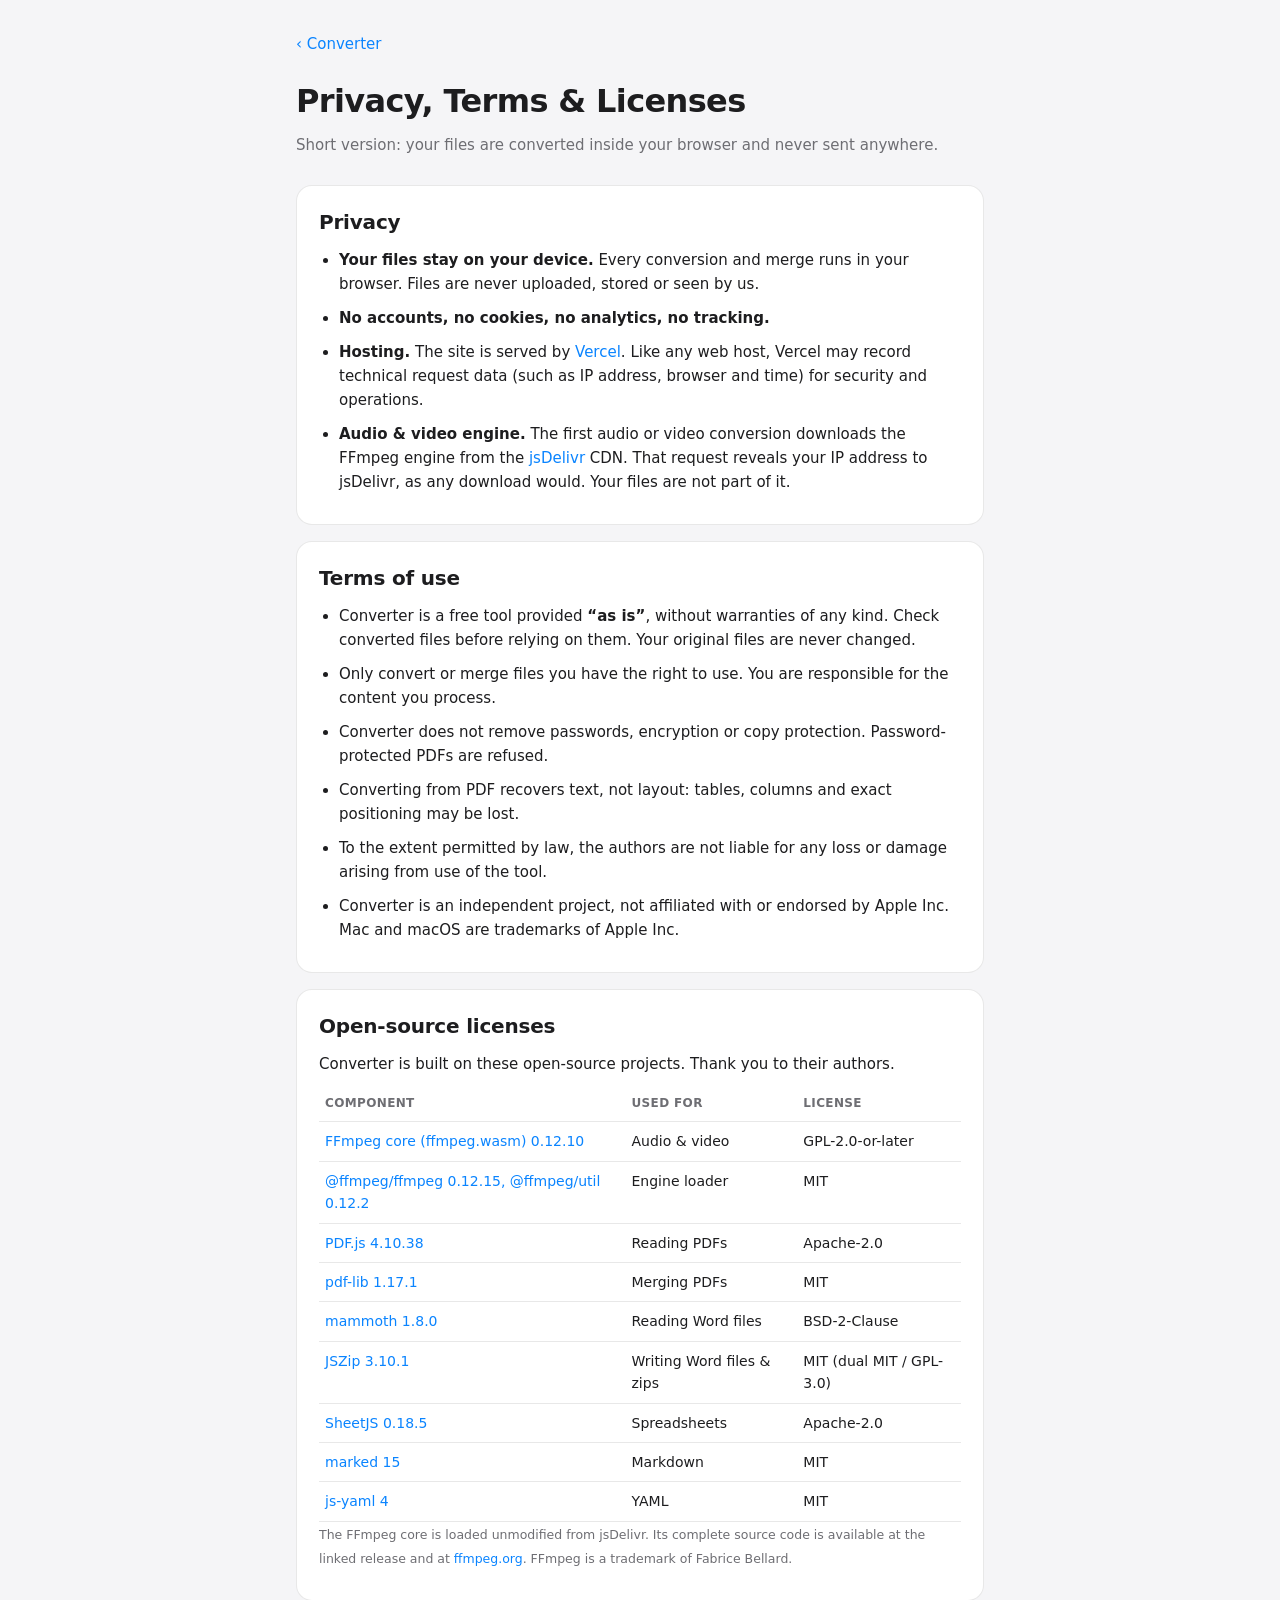
==== web/legal.html @ 1f5898e8 "Neutral background, phone-first layout, legal page - Replace the purple wallpaper with a neutral bac" ====
<!doctype html>
<html lang="en">
<head>
  <meta charset="utf-8">
  <meta name="viewport" content="width=device-width, initial-scale=1, viewport-fit=cover">
  <title>Privacy, Terms &amp; Licenses · Converter</title>
  <meta name="color-scheme" content="light dark">
  <link rel="icon" href="icon-180.png">
  <style>
    :root {
      --bg: #f5f5f7; --card: #ffffff; --text: #1d1d1f; --text-2: #6e6e73;
      --line: rgba(0, 0, 0, 0.09); --accent: #0a84ff;
    }
    @media (prefers-color-scheme: dark) {
      :root:not([data-theme="light"]) {
        --bg: #000000; --card: #1c1c1e; --text: #f5f5f7; --text-2: #a1a1a6; --line: rgba(255, 255, 255, 0.1);
      }
    }
    * { box-sizing: border-box; }
    body {
      margin: 0; background: var(--bg); color: var(--text);
      font: 15px/1.6 -apple-system, BlinkMacSystemFont, "SF Pro Text", "Helvetica Neue", "Segoe UI", system-ui, sans-serif;
      -webkit-font-smoothing: antialiased;
    }
    main { max-width: 720px; margin: 0 auto; padding: calc(env(safe-area-inset-top) + 32px) 16px 48px; }
    a { color: var(--accent); text-decoration: none; }
    a:hover { text-decoration: underline; }
    .back { display: inline-block; margin-bottom: 20px; font-size: 15px; }
    h1 { font-size: 32px; letter-spacing: -0.02em; margin: 0 0 6px; }
    .lead { color: var(--text-2); margin: 0 0 28px; }
    section { background: var(--card); border: 0.5px solid var(--line); border-radius: 16px; padding: 20px 22px; margin-bottom: 16px; }
    h2 { font-size: 20px; margin: 0 0 10px; letter-spacing: -0.01em; }
    p, li { margin: 0 0 10px; }
    ul { padding-left: 20px; margin: 0 0 10px; }
    .table { overflow-x: auto; }
    table { width: 100%; border-collapse: collapse; font-size: 14px; }
    th, td { text-align: left; padding: 8px 6px; border-bottom: 0.5px solid var(--line); vertical-align: top; }
    th { color: var(--text-2); font-weight: 600; font-size: 12px; text-transform: uppercase; letter-spacing: 0.03em; }
    small { color: var(--text-2); }
  </style>
</head>
<body>
<main>
  <a class="back" href="./">‹ Converter</a>
  <h1>Privacy, Terms &amp; Licenses</h1>
  <p class="lead">Short version: your files are converted inside your browser and never sent anywhere.</p>

  <section id="privacy">
    <h2>Privacy</h2>
    <ul>
      <li><strong>Your files stay on your device.</strong> Every conversion and merge runs in your browser. Files are never uploaded, stored or seen by us.</li>
      <li><strong>No accounts, no cookies, no analytics, no tracking.</strong></li>
      <li><strong>Hosting.</strong> The site is served by <a href="https://vercel.com/legal/privacy-policy" rel="noopener">Vercel</a>. Like any web host, Vercel may record technical request data (such as IP address, browser and time) for security and operations.</li>
      <li><strong>Audio &amp; video engine.</strong> The first audio or video conversion downloads the FFmpeg engine from the <a href="https://www.jsdelivr.com/terms/privacy-policy-jsdelivr-net" rel="noopener">jsDelivr</a> CDN. That request reveals your IP address to jsDelivr, as any download would. Your files are not part of it.</li>
    </ul>
  </section>

  <section id="terms">
    <h2>Terms of use</h2>
    <ul>
      <li>Converter is a free tool provided <strong>“as is”</strong>, without warranties of any kind. Check converted files before relying on them. Your original files are never changed.</li>
      <li>Only convert or merge files you have the right to use. You are responsible for the content you process.</li>
      <li>Converter does not remove passwords, encryption or copy protection. Password-protected PDFs are refused.</li>
      <li>Converting from PDF recovers text, not layout: tables, columns and exact positioning may be lost.</li>
      <li>To the extent permitted by law, the authors are not liable for any loss or damage arising from use of the tool.</li>
      <li>Converter is an independent project, not affiliated with or endorsed by Apple Inc. Mac and macOS are trademarks of Apple Inc.</li>
    </ul>
  </section>

  <section id="licenses">
    <h2>Open-source licenses</h2>
    <p>Converter is built on these open-source projects. Thank you to their authors.</p>
    <div class="table">
      <table>
        <thead><tr><th>Component</th><th>Used for</th><th>License</th></tr></thead>
        <tbody>
          <tr><td><a href="https://github.com/ffmpegwasm/ffmpeg.wasm/tree/v0.12.10" rel="noopener">FFmpeg core (ffmpeg.wasm) 0.12.10</a></td><td>Audio &amp; video</td><td>GPL-2.0-or-later</td></tr>
          <tr><td><a href="https://github.com/ffmpegwasm/ffmpeg.wasm" rel="noopener">@ffmpeg/ffmpeg 0.12.15, @ffmpeg/util 0.12.2</a></td><td>Engine loader</td><td>MIT</td></tr>
          <tr><td><a href="https://github.com/mozilla/pdf.js" rel="noopener">PDF.js 4.10.38</a></td><td>Reading PDFs</td><td>Apache-2.0</td></tr>
          <tr><td><a href="https://github.com/Hopding/pdf-lib" rel="noopener">pdf-lib 1.17.1</a></td><td>Merging PDFs</td><td>MIT</td></tr>
          <tr><td><a href="https://github.com/mwilliamson/mammoth.js" rel="noopener">mammoth 1.8.0</a></td><td>Reading Word files</td><td>BSD-2-Clause</td></tr>
          <tr><td><a href="https://github.com/Stuk/jszip" rel="noopener">JSZip 3.10.1</a></td><td>Writing Word files &amp; zips</td><td>MIT (dual MIT / GPL-3.0)</td></tr>
          <tr><td><a href="https://github.com/SheetJS/sheetjs" rel="noopener">SheetJS 0.18.5</a></td><td>Spreadsheets</td><td>Apache-2.0</td></tr>
          <tr><td><a href="https://github.com/markedjs/marked" rel="noopener">marked 15</a></td><td>Markdown</td><td>MIT</td></tr>
          <tr><td><a href="https://github.com/nodeca/js-yaml" rel="noopener">js-yaml 4</a></td><td>YAML</td><td>MIT</td></tr>
        </tbody>
      </table>
    </div>
    <p><small>The FFmpeg core is loaded unmodified from jsDelivr. Its complete source code is available at the linked release and at <a href="https://ffmpeg.org/download.html" rel="noopener">ffmpeg.org</a>. FFmpeg is a trademark of Fabrice Bellard.</small></p>
  </section>
</main>
</body>
</html>
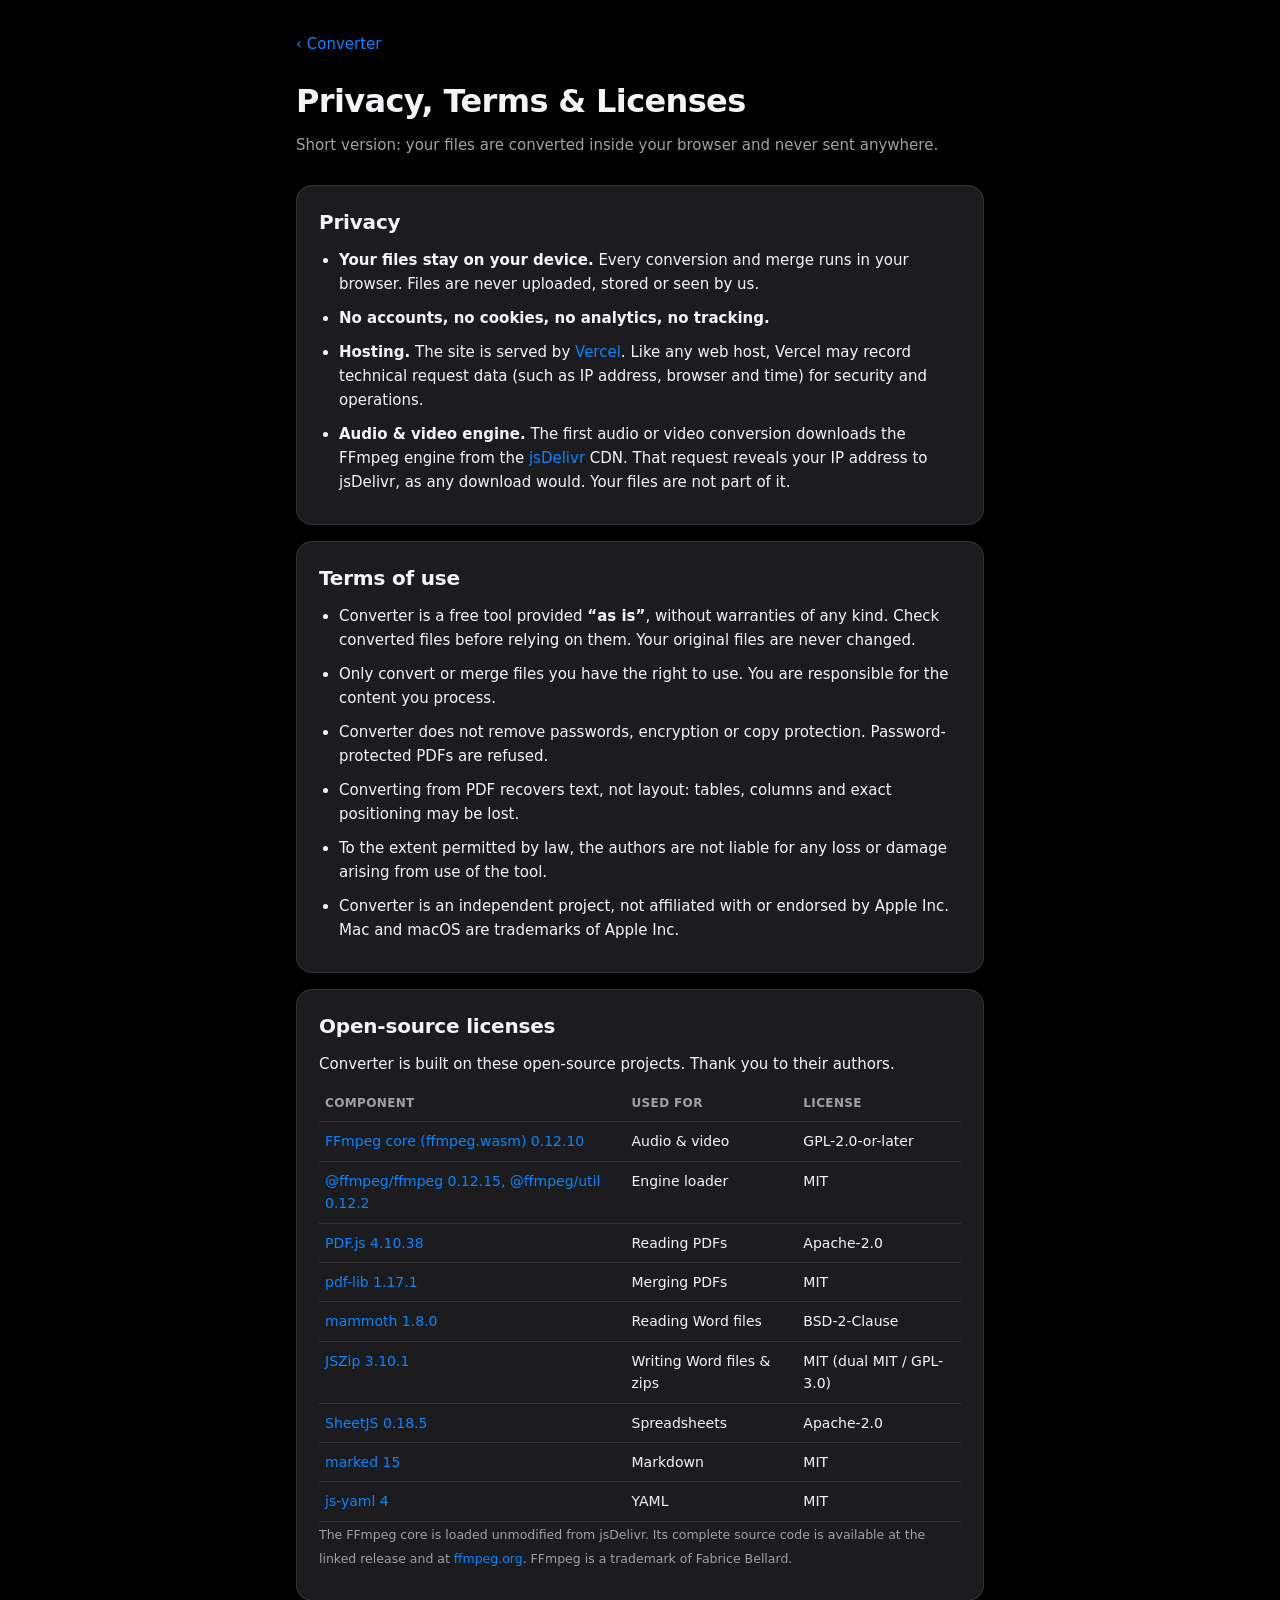
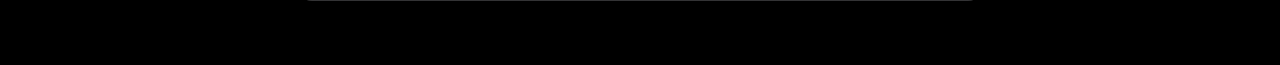
==== commit 3b7d40ea: "Make the website always dark Co-Authored-By: Claude Opus 5.5 <noreply@anthropic.com> Claude-Session:" ====
--- a/web/legal.html
+++ b/web/legal.html
@@ -4,18 +4,15 @@
   <meta charset="utf-8">
   <meta name="viewport" content="width=device-width, initial-scale=1, viewport-fit=cover">
   <title>Privacy, Terms &amp; Licenses · Converter</title>
-  <meta name="color-scheme" content="light dark">
+  <meta name="color-scheme" content="dark">
+  <meta name="theme-color" content="#000000">
   <link rel="icon" href="icon-180.png">
   <style>
     :root {
       --bg: #f5f5f7; --card: #ffffff; --text: #1d1d1f; --text-2: #6e6e73;
       --line: rgba(0, 0, 0, 0.09); --accent: #0a84ff;
     }
-    @media (prefers-color-scheme: dark) {
-      :root:not([data-theme="light"]) {
-        --bg: #000000; --card: #1c1c1e; --text: #f5f5f7; --text-2: #a1a1a6; --line: rgba(255, 255, 255, 0.1);
-      }
-    }
+    :root { --bg: #000000; --card: #1c1c1e; --text: #f5f5f7; --text-2: #a1a1a6; --line: rgba(255, 255, 255, 0.1); color-scheme: dark; }
     * { box-sizing: border-box; }
     body {
       margin: 0; background: var(--bg); color: var(--text);
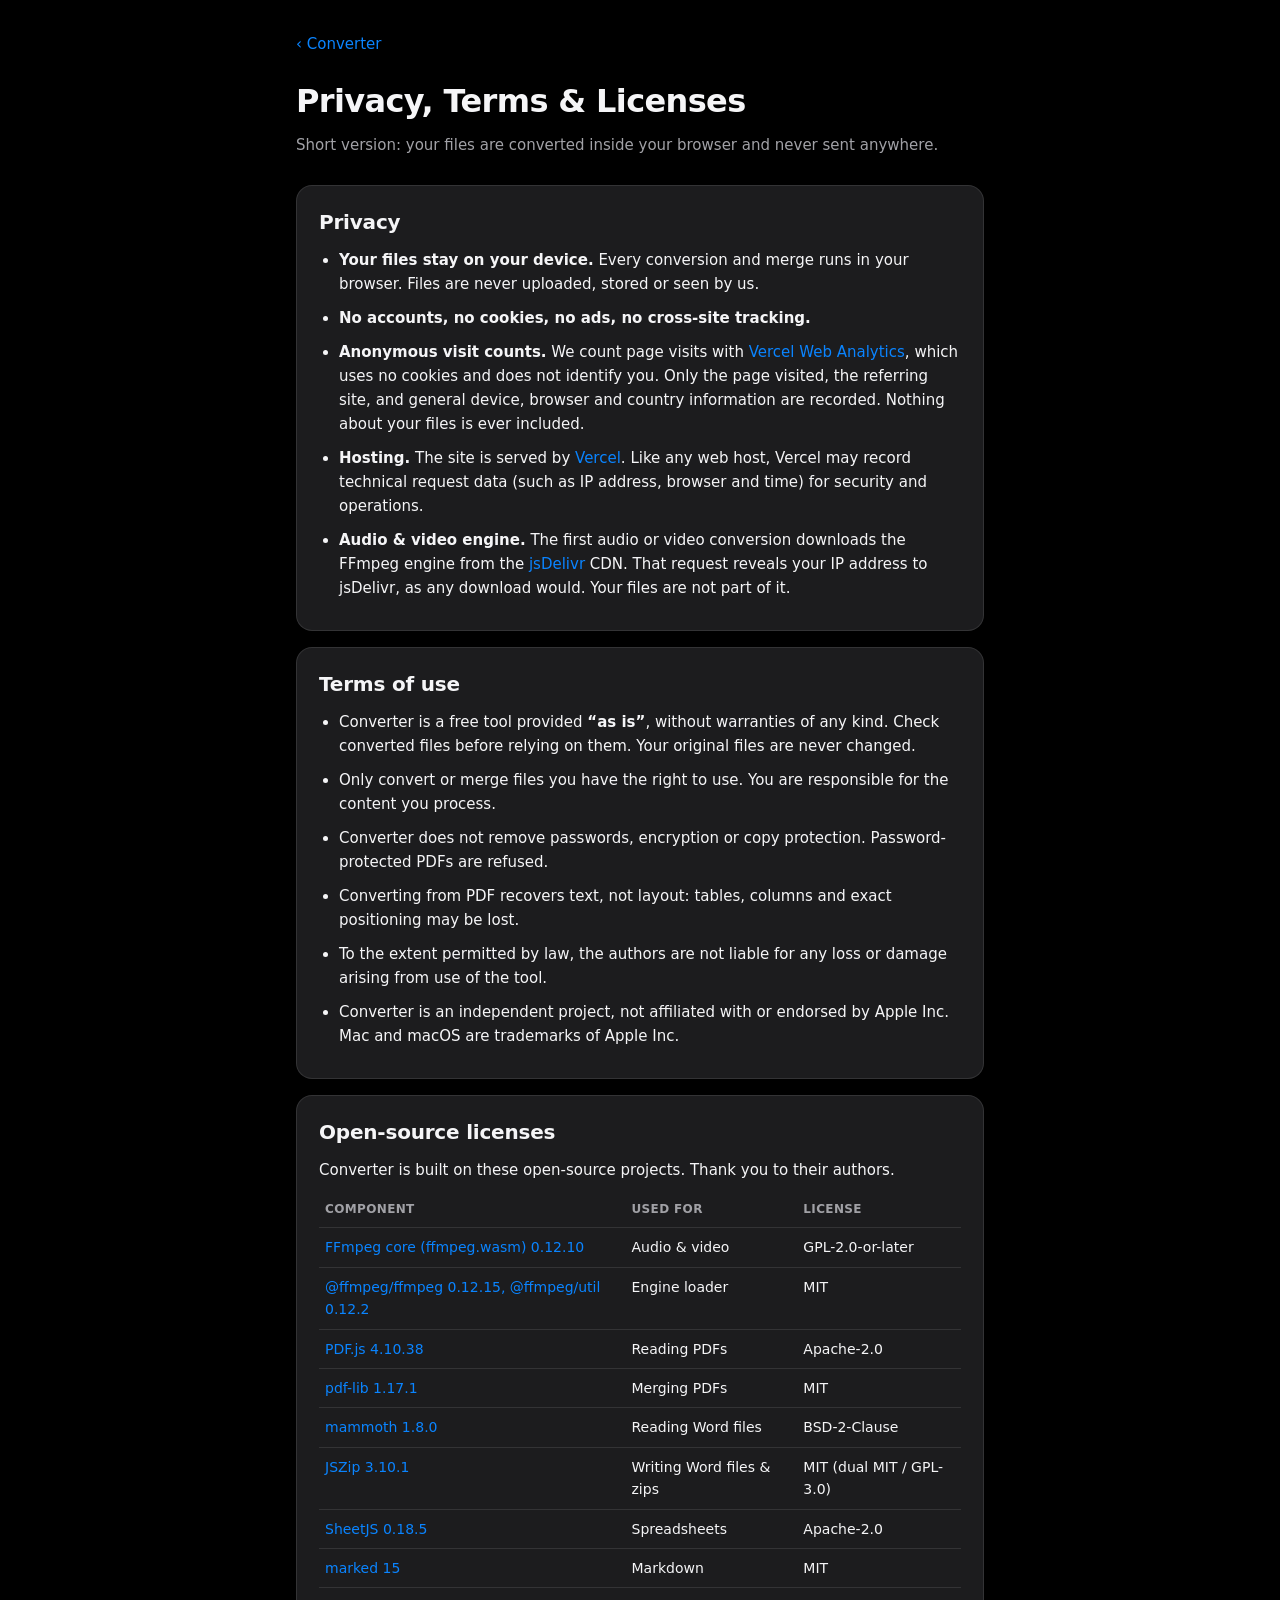
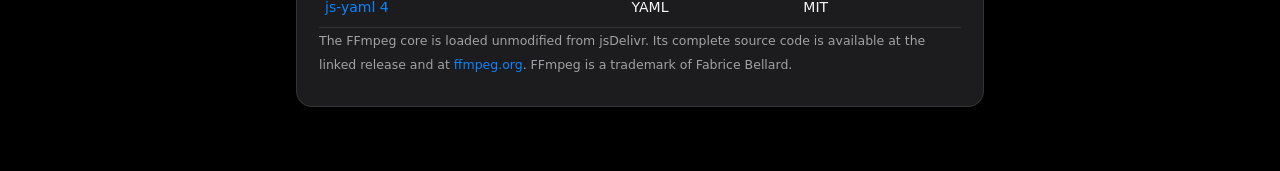
==== commit 423dedd0: "Add anonymous visit counting with Vercel Web Analytics No cookies and no file information; privacy s" ====
--- a/web/legal.html
+++ b/web/legal.html
@@ -35,6 +35,9 @@
     th { color: var(--text-2); font-weight: 600; font-size: 12px; text-transform: uppercase; letter-spacing: 0.03em; }
     small { color: var(--text-2); }
   </style>
+  <!-- Anonymous visit counting (Vercel Web Analytics): no cookies, no personal data, no file information. -->
+  <script>window.va = window.va || function () { (window.vaq = window.vaq || []).push(arguments); };</script>
+  <script defer src="/_vercel/insights/script.js"></script>
 </head>
 <body>
 <main>
@@ -46,7 +49,8 @@
     <h2>Privacy</h2>
     <ul>
       <li><strong>Your files stay on your device.</strong> Every conversion and merge runs in your browser. Files are never uploaded, stored or seen by us.</li>
-      <li><strong>No accounts, no cookies, no analytics, no tracking.</strong></li>
+      <li><strong>No accounts, no cookies, no ads, no cross-site tracking.</strong></li>
+      <li><strong>Anonymous visit counts.</strong> We count page visits with <a href="https://vercel.com/docs/analytics/privacy-policy" rel="noopener">Vercel Web Analytics</a>, which uses no cookies and does not identify you. Only the page visited, the referring site, and general device, browser and country information are recorded. Nothing about your files is ever included.</li>
       <li><strong>Hosting.</strong> The site is served by <a href="https://vercel.com/legal/privacy-policy" rel="noopener">Vercel</a>. Like any web host, Vercel may record technical request data (such as IP address, browser and time) for security and operations.</li>
       <li><strong>Audio &amp; video engine.</strong> The first audio or video conversion downloads the FFmpeg engine from the <a href="https://www.jsdelivr.com/terms/privacy-policy-jsdelivr-net" rel="noopener">jsDelivr</a> CDN. That request reveals your IP address to jsDelivr, as any download would. Your files are not part of it.</li>
     </ul>
